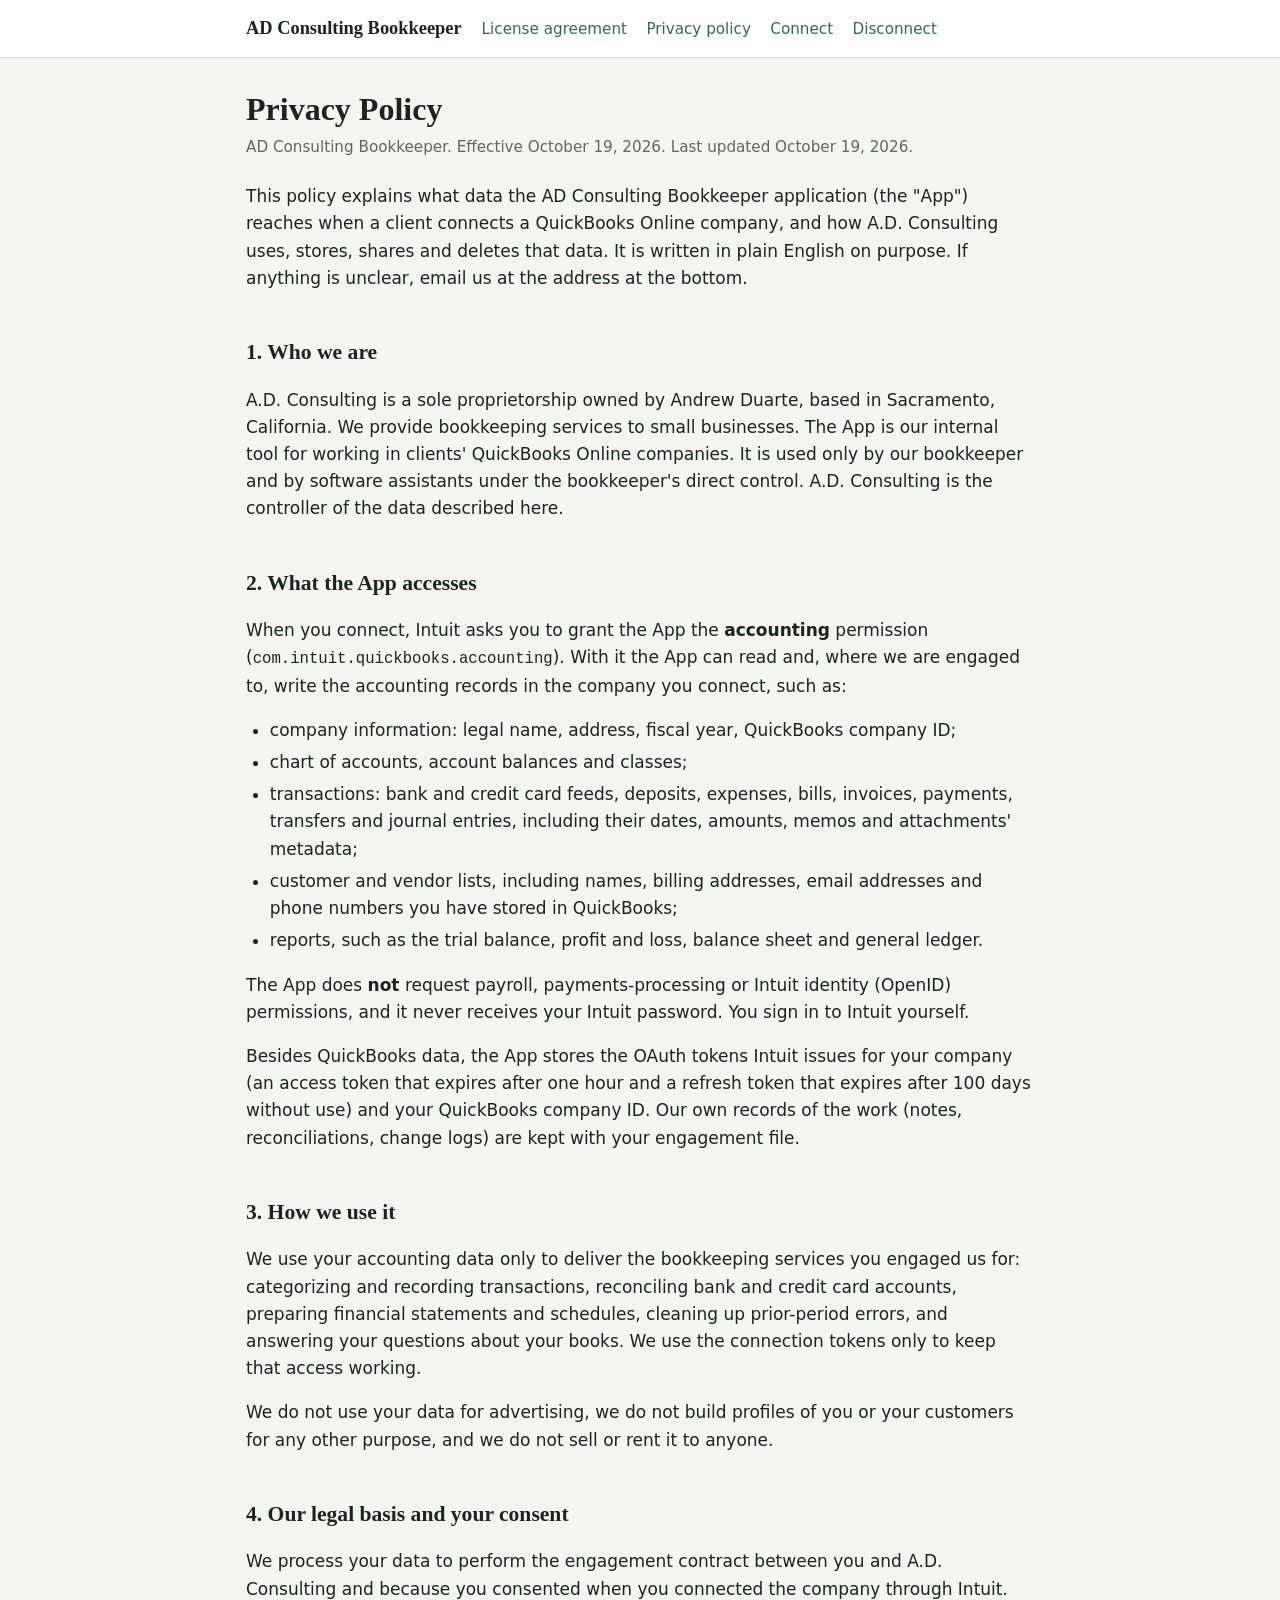
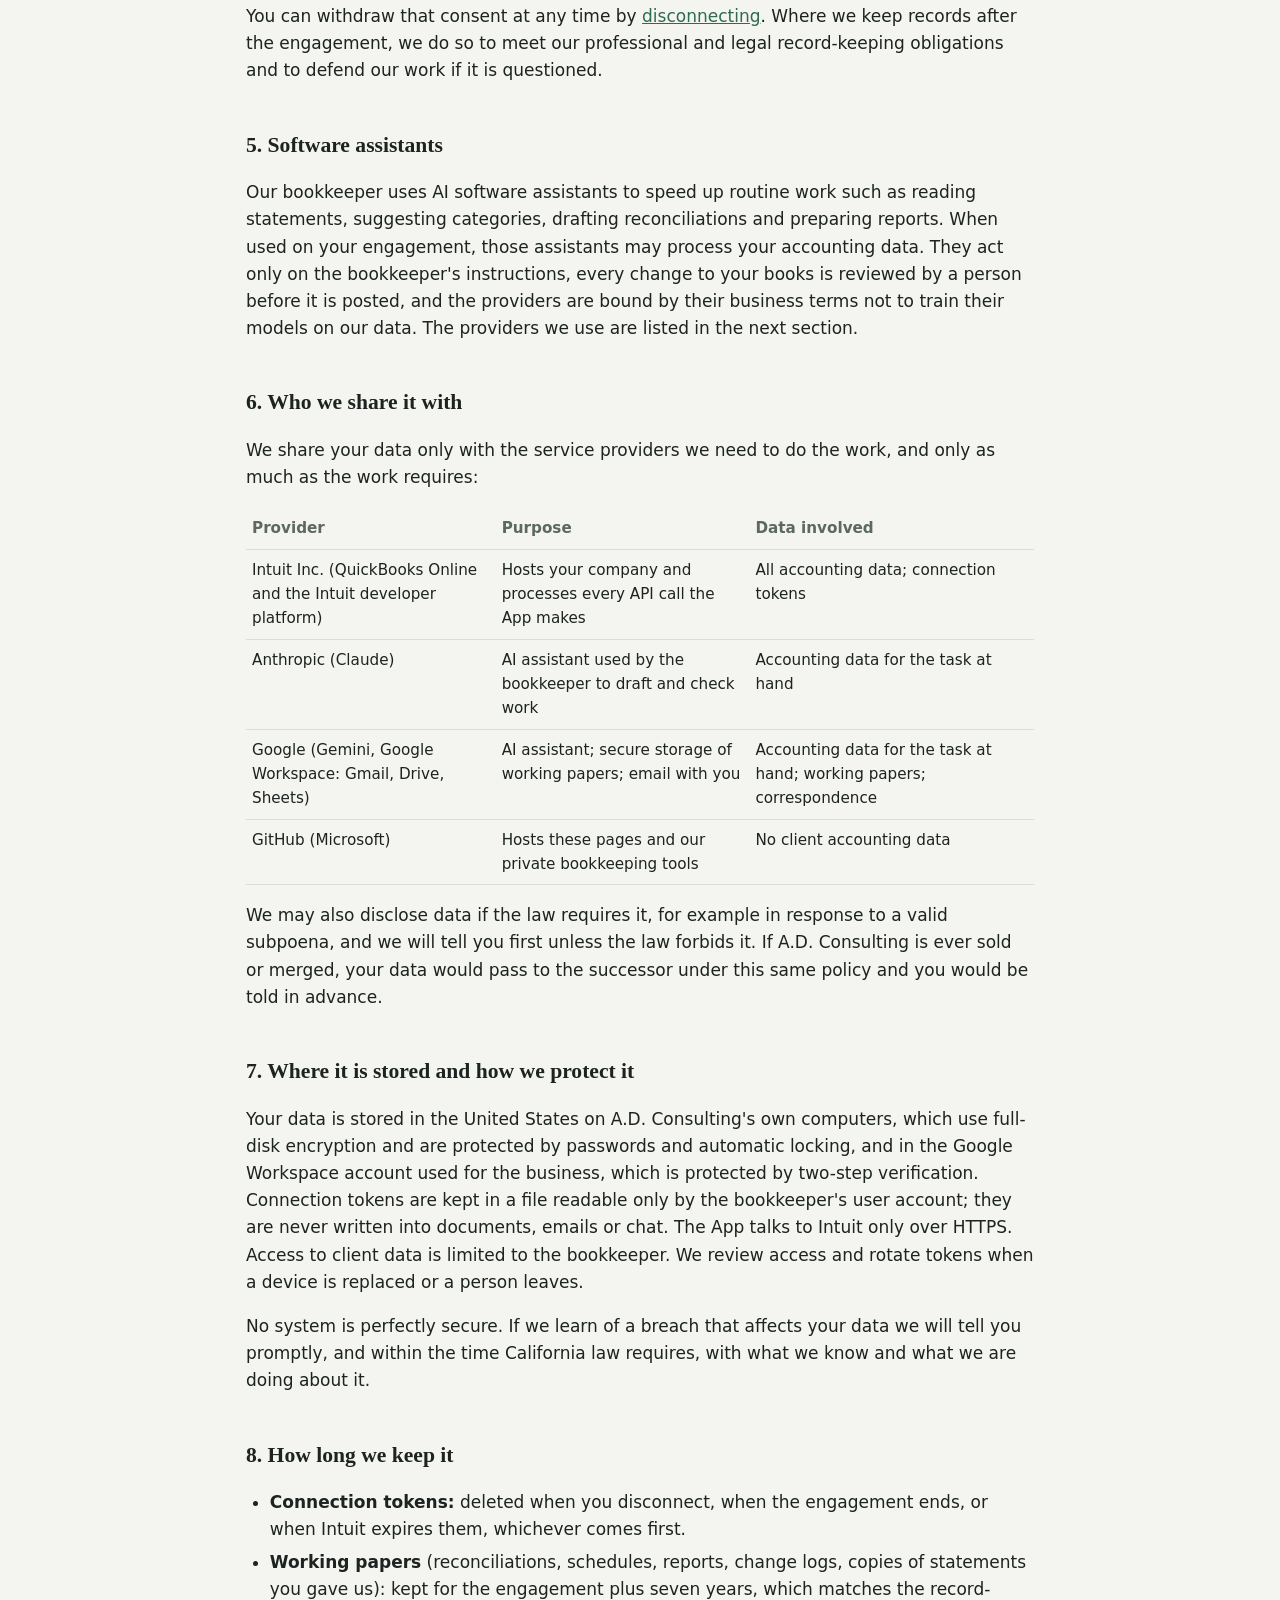
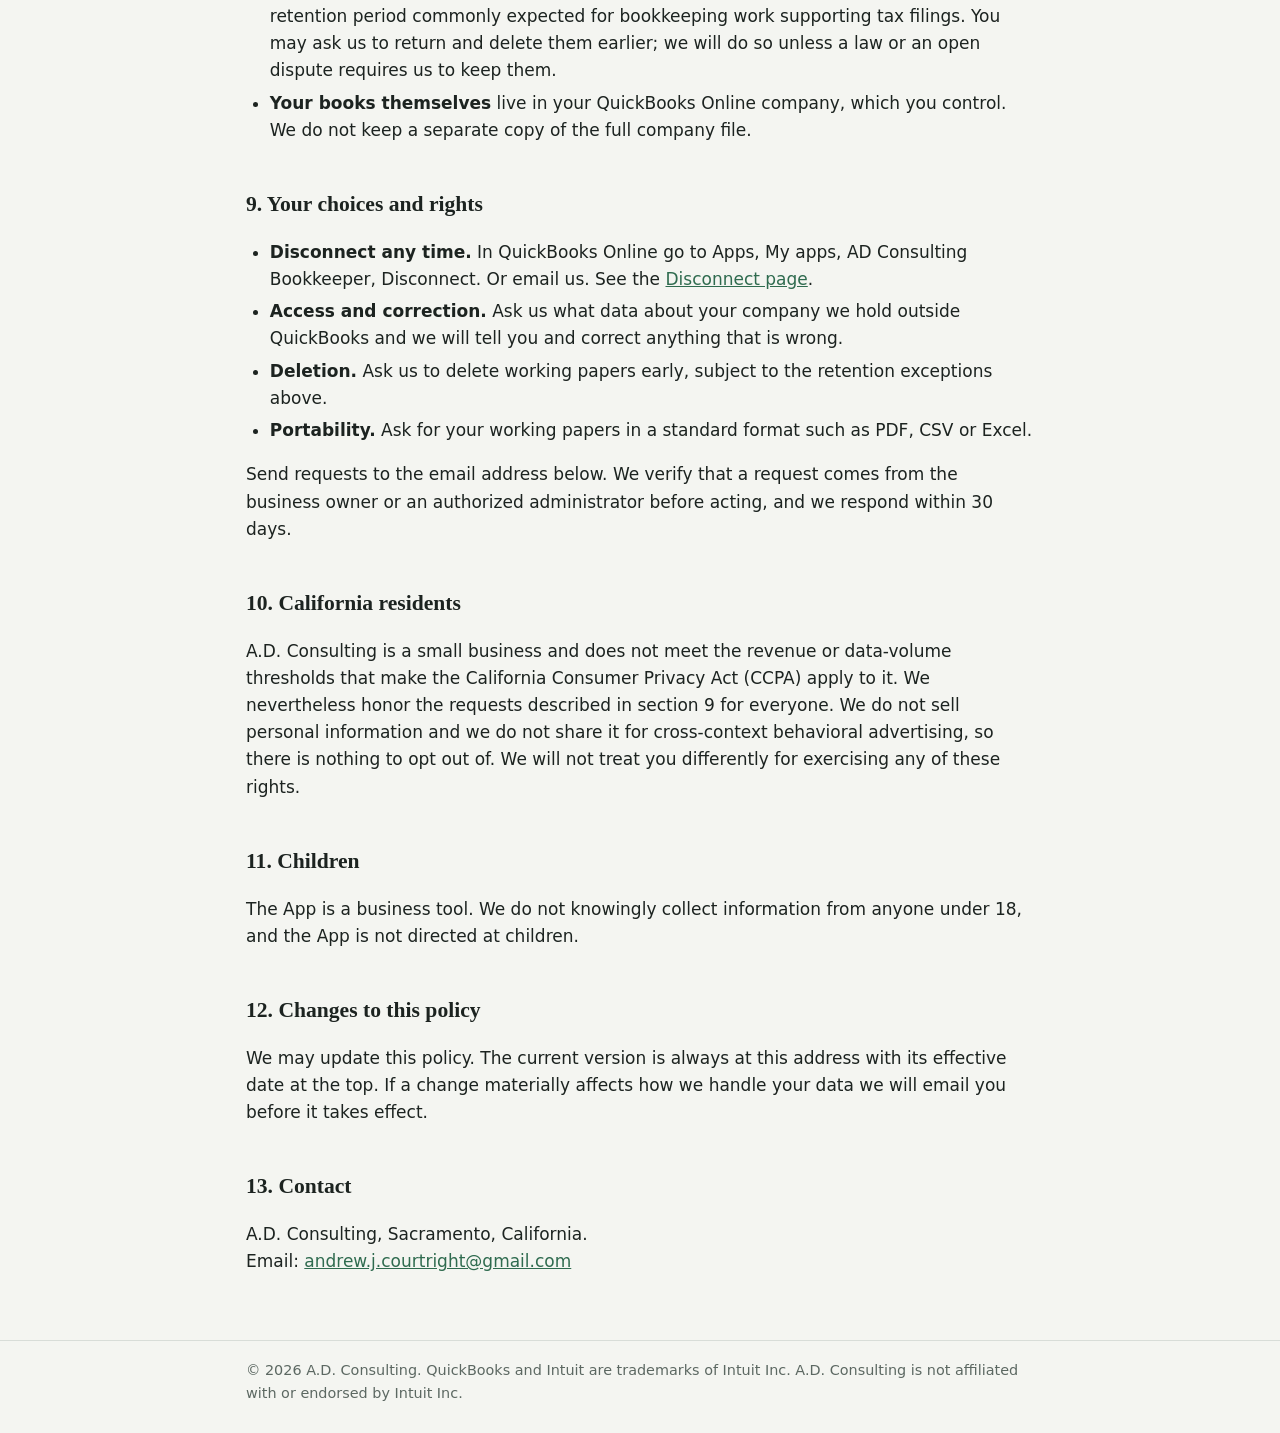
==== privacy.html @ a6c5552a "Add app pages: EULA, privacy policy, connect, disconnect, landing Public pages required by Intuit's " ====
<!doctype html>
<html lang="en">
<head>
<meta charset="utf-8">
<meta name="viewport" content="width=device-width, initial-scale=1">
<title>Privacy Policy</title>
<meta name="description" content="Privacy Policy for AD Consulting Bookkeeper: what QuickBooks Online data the app reaches, how A.D. Consulting uses, stores, shares and deletes it.">
<link rel="stylesheet" href="styles.css">
</head>
<body>
<header class="site">
  <div class="inner">
    <a class="brand" href="./">AD Consulting Bookkeeper</a>
    <nav>
      <a href="eula.html">License agreement</a>
      <a href="privacy.html">Privacy policy</a>
      <a href="connect.html">Connect</a>
      <a href="disconnect.html">Disconnect</a>
    </nav>
  </div>
</header>
<main>
  <h1>Privacy Policy</h1>
  <p class="meta">AD Consulting Bookkeeper. Effective October 19, 2026. Last updated October 19, 2026.</p>

  <p>This policy explains what data the AD Consulting Bookkeeper application (the "App") reaches when a client
  connects a QuickBooks Online company, and how A.D. Consulting uses, stores, shares and deletes that data. It is
  written in plain English on purpose. If anything is unclear, email us at the address at the bottom.</p>

  <h2>1. Who we are</h2>
  <p>A.D. Consulting is a sole proprietorship owned by Andrew Duarte, based in Sacramento, California. We provide
  bookkeeping services to small businesses. The App is our internal tool for working in clients' QuickBooks Online
  companies. It is used only by our bookkeeper and by software assistants under the bookkeeper's direct control.
  A.D. Consulting is the controller of the data described here.</p>

  <h2>2. What the App accesses</h2>
  <p>When you connect, Intuit asks you to grant the App the <strong>accounting</strong> permission
  (<code>com.intuit.quickbooks.accounting</code>). With it the App can read and, where we are engaged to, write the
  accounting records in the company you connect, such as:</p>
  <ul>
    <li>company information: legal name, address, fiscal year, QuickBooks company ID;</li>
    <li>chart of accounts, account balances and classes;</li>
    <li>transactions: bank and credit card feeds, deposits, expenses, bills, invoices, payments, transfers and journal
    entries, including their dates, amounts, memos and attachments' metadata;</li>
    <li>customer and vendor lists, including names, billing addresses, email addresses and phone numbers you have
    stored in QuickBooks;</li>
    <li>reports, such as the trial balance, profit and loss, balance sheet and general ledger.</li>
  </ul>
  <p>The App does <strong>not</strong> request payroll, payments-processing or Intuit identity (OpenID) permissions,
  and it never receives your Intuit password. You sign in to Intuit yourself.</p>
  <p>Besides QuickBooks data, the App stores the OAuth tokens Intuit issues for your company (an access token that
  expires after one hour and a refresh token that expires after 100 days without use) and your QuickBooks company
  ID. Our own records of the work (notes, reconciliations, change logs) are kept with your engagement file.</p>

  <h2>3. How we use it</h2>
  <p>We use your accounting data only to deliver the bookkeeping services you engaged us for: categorizing and
  recording transactions, reconciling bank and credit card accounts, preparing financial statements and schedules,
  cleaning up prior-period errors, and answering your questions about your books. We use the connection tokens only
  to keep that access working.</p>
  <p>We do not use your data for advertising, we do not build profiles of you or your customers for any other
  purpose, and we do not sell or rent it to anyone.</p>

  <h2>4. Our legal basis and your consent</h2>
  <p>We process your data to perform the engagement contract between you and A.D. Consulting and because you
  consented when you connected the company through Intuit. You can withdraw that consent at any time by
  <a href="disconnect.html">disconnecting</a>. Where we keep records after the engagement, we do so to meet our
  professional and legal record-keeping obligations and to defend our work if it is questioned.</p>

  <h2>5. Software assistants</h2>
  <p>Our bookkeeper uses AI software assistants to speed up routine work such as reading statements, suggesting
  categories, drafting reconciliations and preparing reports. When used on your engagement, those assistants may
  process your accounting data. They act only on the bookkeeper's instructions, every change to your books is
  reviewed by a person before it is posted, and the providers are bound by their business terms not to train their
  models on our data. The providers we use are listed in the next section.</p>

  <h2>6. Who we share it with</h2>
  <p>We share your data only with the service providers we need to do the work, and only as much as the work
  requires:</p>
  <table>
    <tr><th>Provider</th><th>Purpose</th><th>Data involved</th></tr>
    <tr><td>Intuit Inc. (QuickBooks Online and the Intuit developer platform)</td><td>Hosts your company and processes every API call the App makes</td><td>All accounting data; connection tokens</td></tr>
    <tr><td>Anthropic (Claude)</td><td>AI assistant used by the bookkeeper to draft and check work</td><td>Accounting data for the task at hand</td></tr>
    <tr><td>Google (Gemini, Google Workspace: Gmail, Drive, Sheets)</td><td>AI assistant; secure storage of working papers; email with you</td><td>Accounting data for the task at hand; working papers; correspondence</td></tr>
    <tr><td>GitHub (Microsoft)</td><td>Hosts these pages and our private bookkeeping tools</td><td>No client accounting data</td></tr>
  </table>
  <p>We may also disclose data if the law requires it, for example in response to a valid subpoena, and we will
  tell you first unless the law forbids it. If A.D. Consulting is ever sold or merged, your data would pass to the
  successor under this same policy and you would be told in advance.</p>

  <h2>7. Where it is stored and how we protect it</h2>
  <p>Your data is stored in the United States on A.D. Consulting's own computers, which use full-disk encryption and
  are protected by passwords and automatic locking, and in the Google Workspace account used for the business, which
  is protected by two-step verification. Connection tokens are kept in a file readable only by the bookkeeper's user
  account; they are never written into documents, emails or chat. The App talks to Intuit only over HTTPS. Access to
  client data is limited to the bookkeeper. We review access and rotate tokens when a device is replaced or a person
  leaves.</p>
  <p>No system is perfectly secure. If we learn of a breach that affects your data we will tell you promptly, and
  within the time California law requires, with what we know and what we are doing about it.</p>

  <h2 id="retention">8. How long we keep it</h2>
  <ul>
    <li><strong>Connection tokens:</strong> deleted when you disconnect, when the engagement ends, or when Intuit
    expires them, whichever comes first.</li>
    <li><strong>Working papers</strong> (reconciliations, schedules, reports, change logs, copies of statements you
    gave us): kept for the engagement plus seven years, which matches the record-retention period commonly expected
    for bookkeeping work supporting tax filings. You may ask us to return and delete them earlier; we will do so unless
    a law or an open dispute requires us to keep them.</li>
    <li><strong>Your books themselves</strong> live in your QuickBooks Online company, which you control. We do not
    keep a separate copy of the full company file.</li>
  </ul>

  <h2>9. Your choices and rights</h2>
  <ul>
    <li><strong>Disconnect any time.</strong> In QuickBooks Online go to Apps, My apps, AD Consulting Bookkeeper,
    Disconnect. Or email us. See the <a href="disconnect.html">Disconnect page</a>.</li>
    <li><strong>Access and correction.</strong> Ask us what data about your company we hold outside QuickBooks and
    we will tell you and correct anything that is wrong.</li>
    <li><strong>Deletion.</strong> Ask us to delete working papers early, subject to the retention exceptions above.</li>
    <li><strong>Portability.</strong> Ask for your working papers in a standard format such as PDF, CSV or Excel.</li>
  </ul>
  <p>Send requests to the email address below. We verify that a request comes from the business owner or an
  authorized administrator before acting, and we respond within 30 days.</p>

  <h2>10. California residents</h2>
  <p>A.D. Consulting is a small business and does not meet the revenue or data-volume thresholds that make the
  California Consumer Privacy Act (CCPA) apply to it. We nevertheless honor the requests described in section 9 for
  everyone. We do not sell personal information and we do not share it for cross-context behavioral advertising, so
  there is nothing to opt out of. We will not treat you differently for exercising any of these rights.</p>

  <h2>11. Children</h2>
  <p>The App is a business tool. We do not knowingly collect information from anyone under 18, and the App is not
  directed at children.</p>

  <h2>12. Changes to this policy</h2>
  <p>We may update this policy. The current version is always at this address with its effective date at the top. If
  a change materially affects how we handle your data we will email you before it takes effect.</p>

  <h2>13. Contact</h2>
  <p>A.D. Consulting, Sacramento, California.<br>
  Email: <a href="mailto:andrew.j.courtright@gmail.com">andrew.j.courtright@gmail.com</a></p>
</main>
<footer class="site">
  <div class="inner">
    &copy; 2026 A.D. Consulting. QuickBooks and Intuit are trademarks of Intuit Inc. A.D. Consulting is not affiliated
    with or endorsed by Intuit Inc.
  </div>
</footer>
</body>
</html>
---- styles.css ----
/* AD Consulting Bookkeeper app pages: ledger-binder look shared with The Reconciler (paper, ink, banker's green) */
:root {
  --bg: #f4f5f1;
  --surface: #ffffff;
  --fg: #1c2320;
  --muted: #5c6862;
  --line: #d8ddd8;
  --accent: #2f6b4f;
  --accent-ink: #ffffff;
  --accent-soft: #e2eee7;
  --font-display: Georgia, "Times New Roman", serif;
  --font-body: system-ui, -apple-system, "Segoe UI", sans-serif;
  color-scheme: light;
}
@media (prefers-color-scheme: dark) {
  :root:not([data-theme="light"]) {
    --bg: #121715; --surface: #1a211e; --fg: #e5ebe8; --muted: #98a69f; --line: #2d3733;
    --accent: #7cc4a0; --accent-ink: #0f1a14; --accent-soft: #1e3228;
    color-scheme: dark;
  }
}
:root[data-theme="dark"] {
  --bg: #121715; --surface: #1a211e; --fg: #e5ebe8; --muted: #98a69f; --line: #2d3733;
  --accent: #7cc4a0; --accent-ink: #0f1a14; --accent-soft: #1e3228;
  color-scheme: dark;
}
* { box-sizing: border-box; }
html { -webkit-text-size-adjust: 100%; }
body {
  margin: 0; background: var(--bg); color: var(--fg);
  font-family: var(--font-body); font-size: 17px; line-height: 1.6;
}
a { color: var(--accent); }
header.site {
  border-bottom: 1px solid var(--line); background: var(--surface);
}
header.site .inner, main, footer.site .inner {
  max-width: 820px; margin: 0 auto; padding: 0 16px;
}
header.site .inner {
  display: flex; flex-wrap: wrap; align-items: baseline; gap: 8px 20px; padding-top: 14px; padding-bottom: 14px;
}
header.site .brand { font-family: var(--font-display); font-size: 1.15rem; font-weight: 700; color: var(--fg); text-decoration: none; }
header.site nav a { margin-right: 14px; font-size: 0.95rem; text-decoration: none; }
header.site nav a:hover { text-decoration: underline; }
main { padding-top: 32px; padding-bottom: 48px; }
h1 { font-family: var(--font-display); font-size: 2rem; line-height: 1.2; margin: 0 0 6px; }
h2 { font-family: var(--font-display); font-size: 1.35rem; margin: 2em 0 0.5em; }
h3 { font-size: 1.05rem; margin: 1.5em 0 0.4em; }
.meta { color: var(--muted); margin: 0 0 24px; font-size: 0.95rem; }
.card {
  background: var(--surface); border: 1px solid var(--line); border-radius: 12px; padding: 20px 22px; margin: 20px 0;
}
.note { background: var(--accent-soft); border-left: 4px solid var(--accent); padding: 12px 16px; border-radius: 8px; }
ol, ul { padding-left: 1.4em; }
li { margin: 0.3em 0; }
table { border-collapse: collapse; width: 100%; font-size: 0.95rem; margin: 12px 0; }
th, td { text-align: left; border-bottom: 1px solid var(--line); padding: 8px 6px; vertical-align: top; }
th { color: var(--muted); font-weight: 600; }
.btn {
  display: inline-block; background: var(--accent); color: var(--accent-ink); padding: 10px 18px; border-radius: 8px;
  text-decoration: none; font-weight: 600;
}
footer.site { border-top: 1px solid var(--line); color: var(--muted); font-size: 0.9rem; }
footer.site .inner { padding-top: 18px; padding-bottom: 28px; }
code { font-family: ui-monospace, Consolas, monospace; font-size: 0.92em; }
@media (max-width: 600px) { body { font-size: 16px; } h1 { font-size: 1.6rem; } }
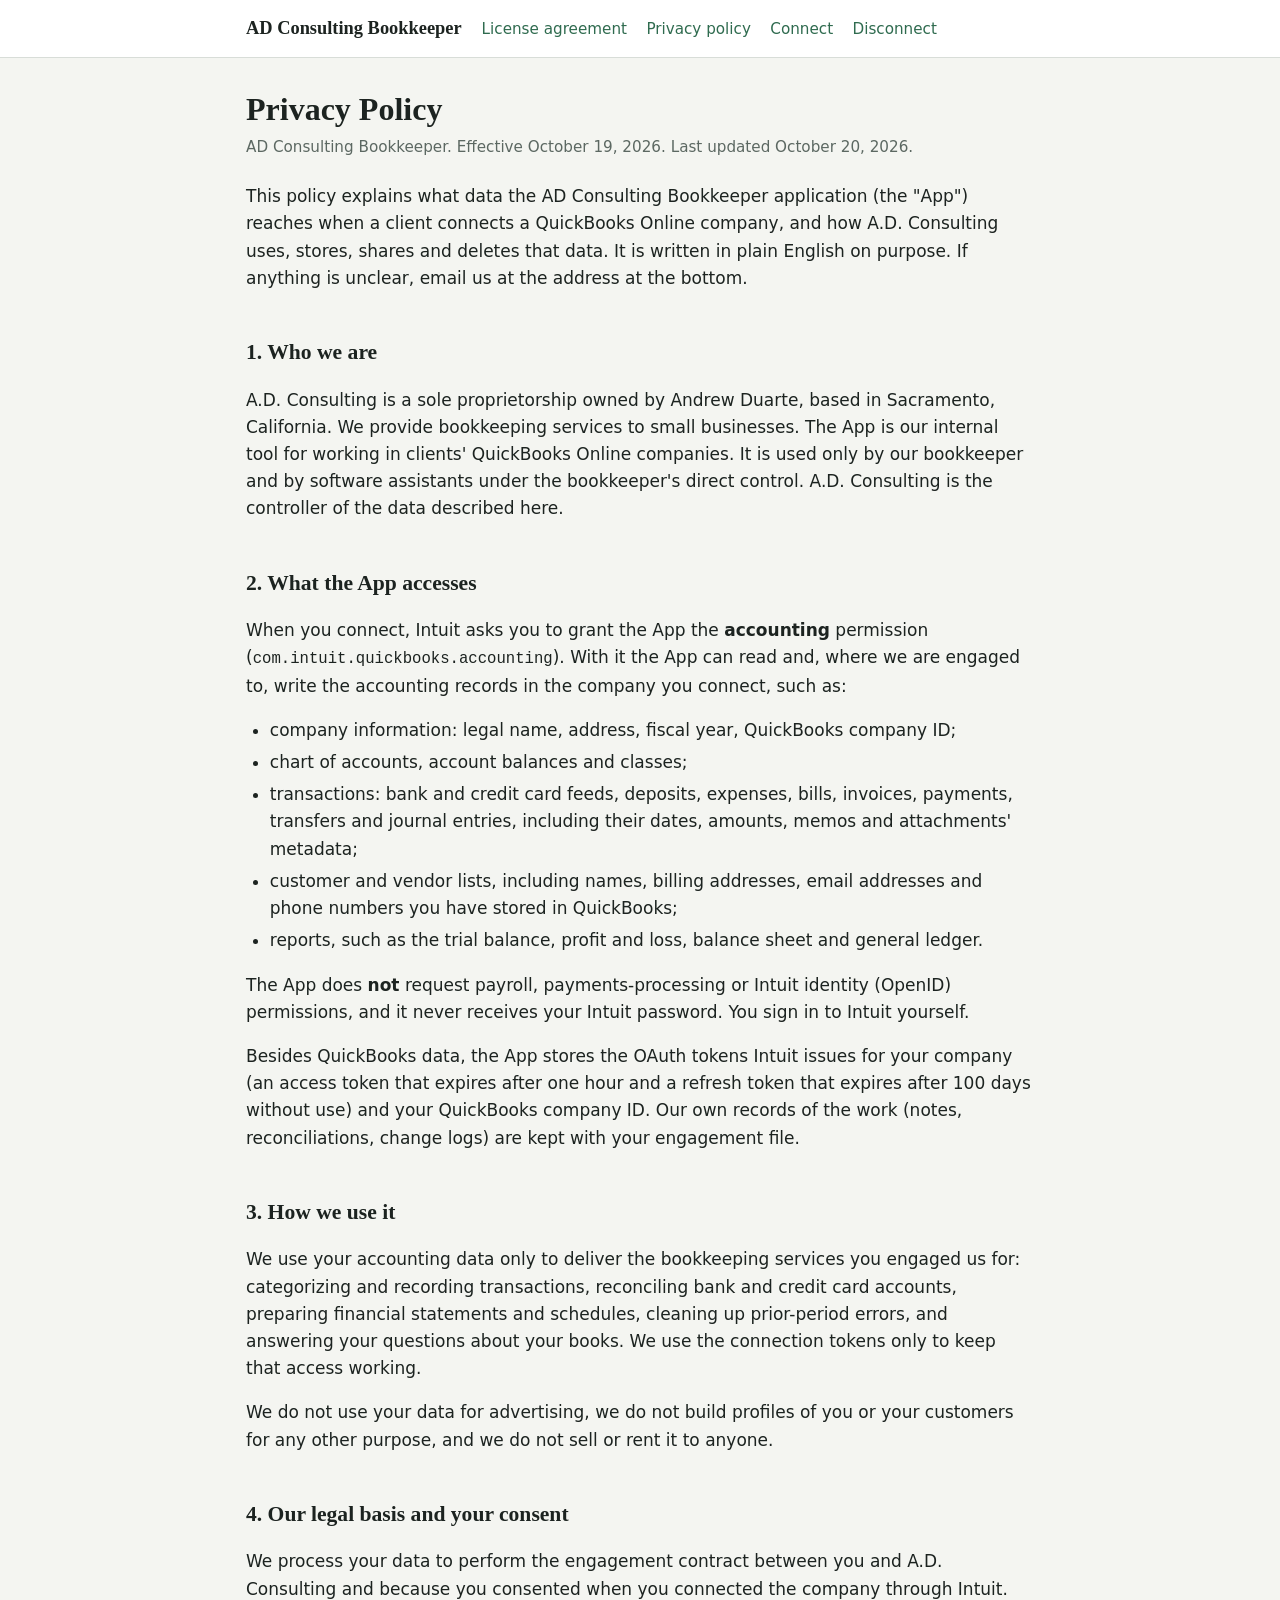
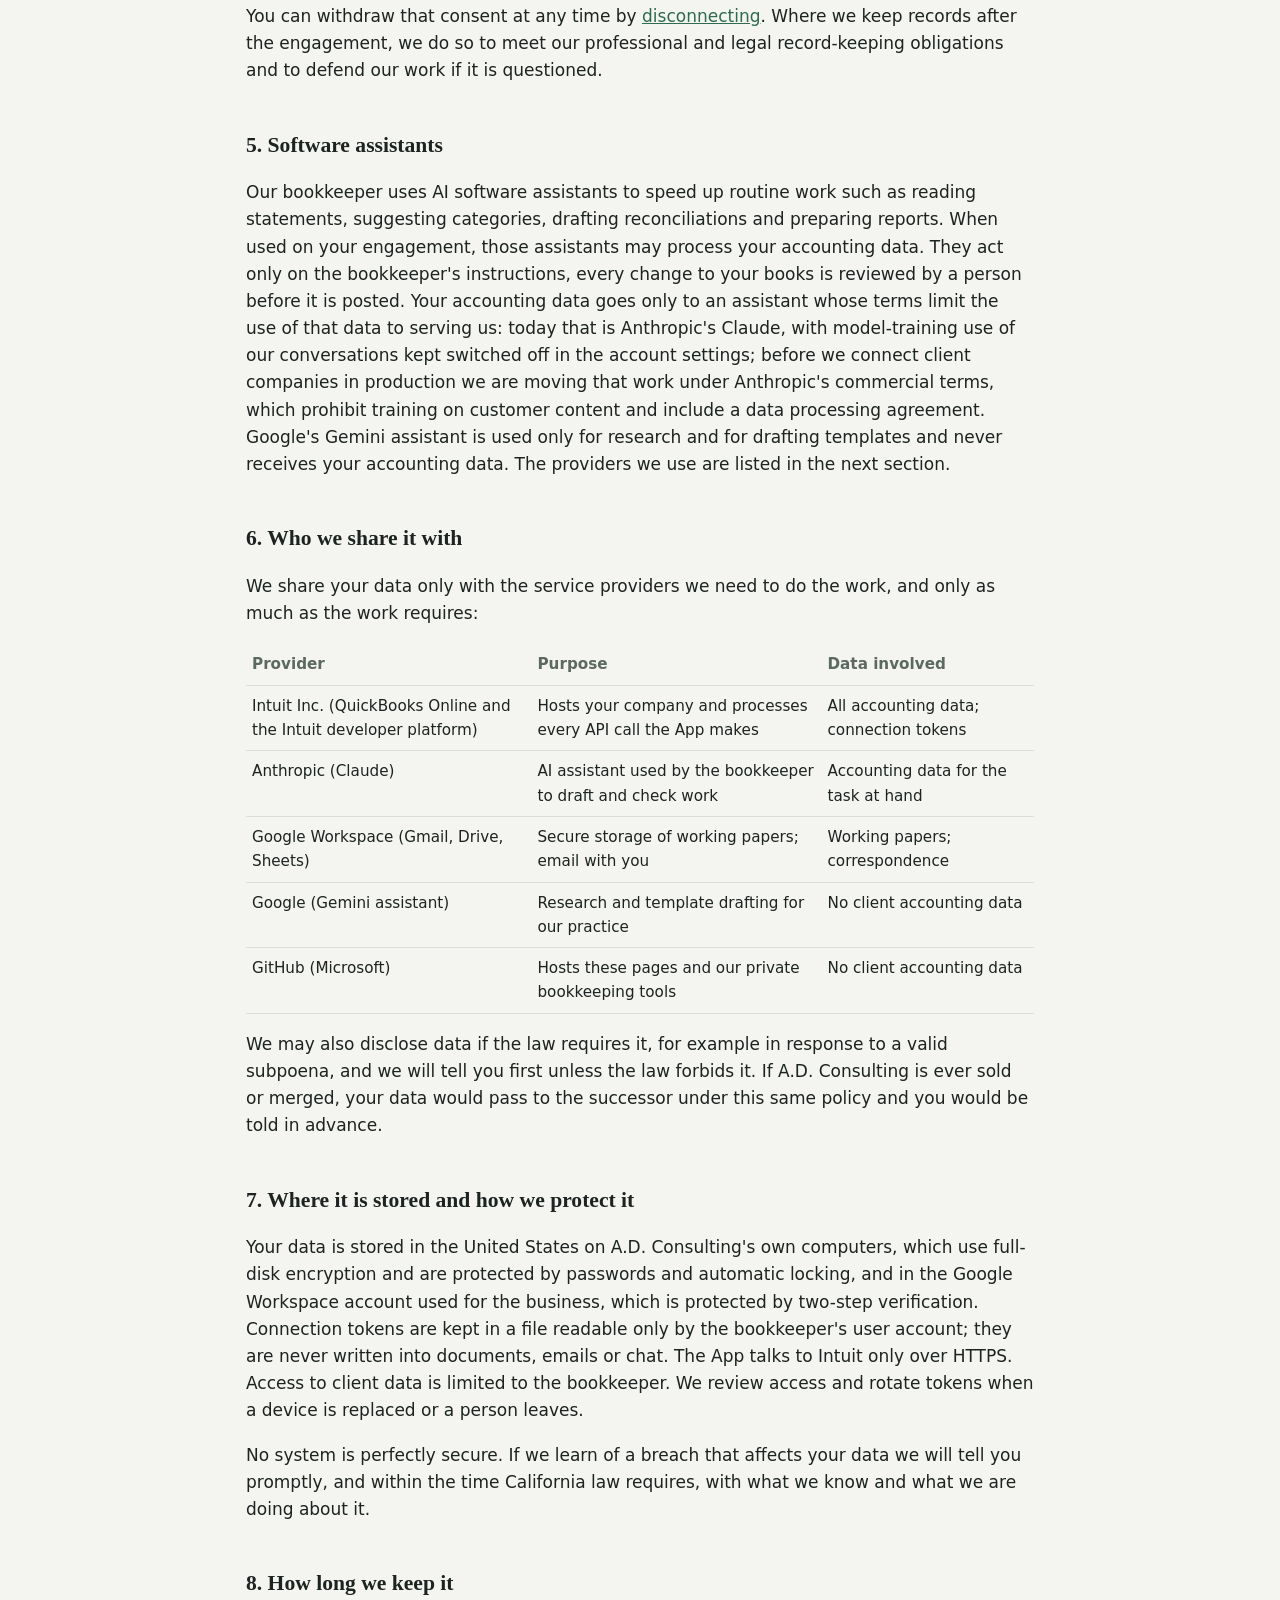
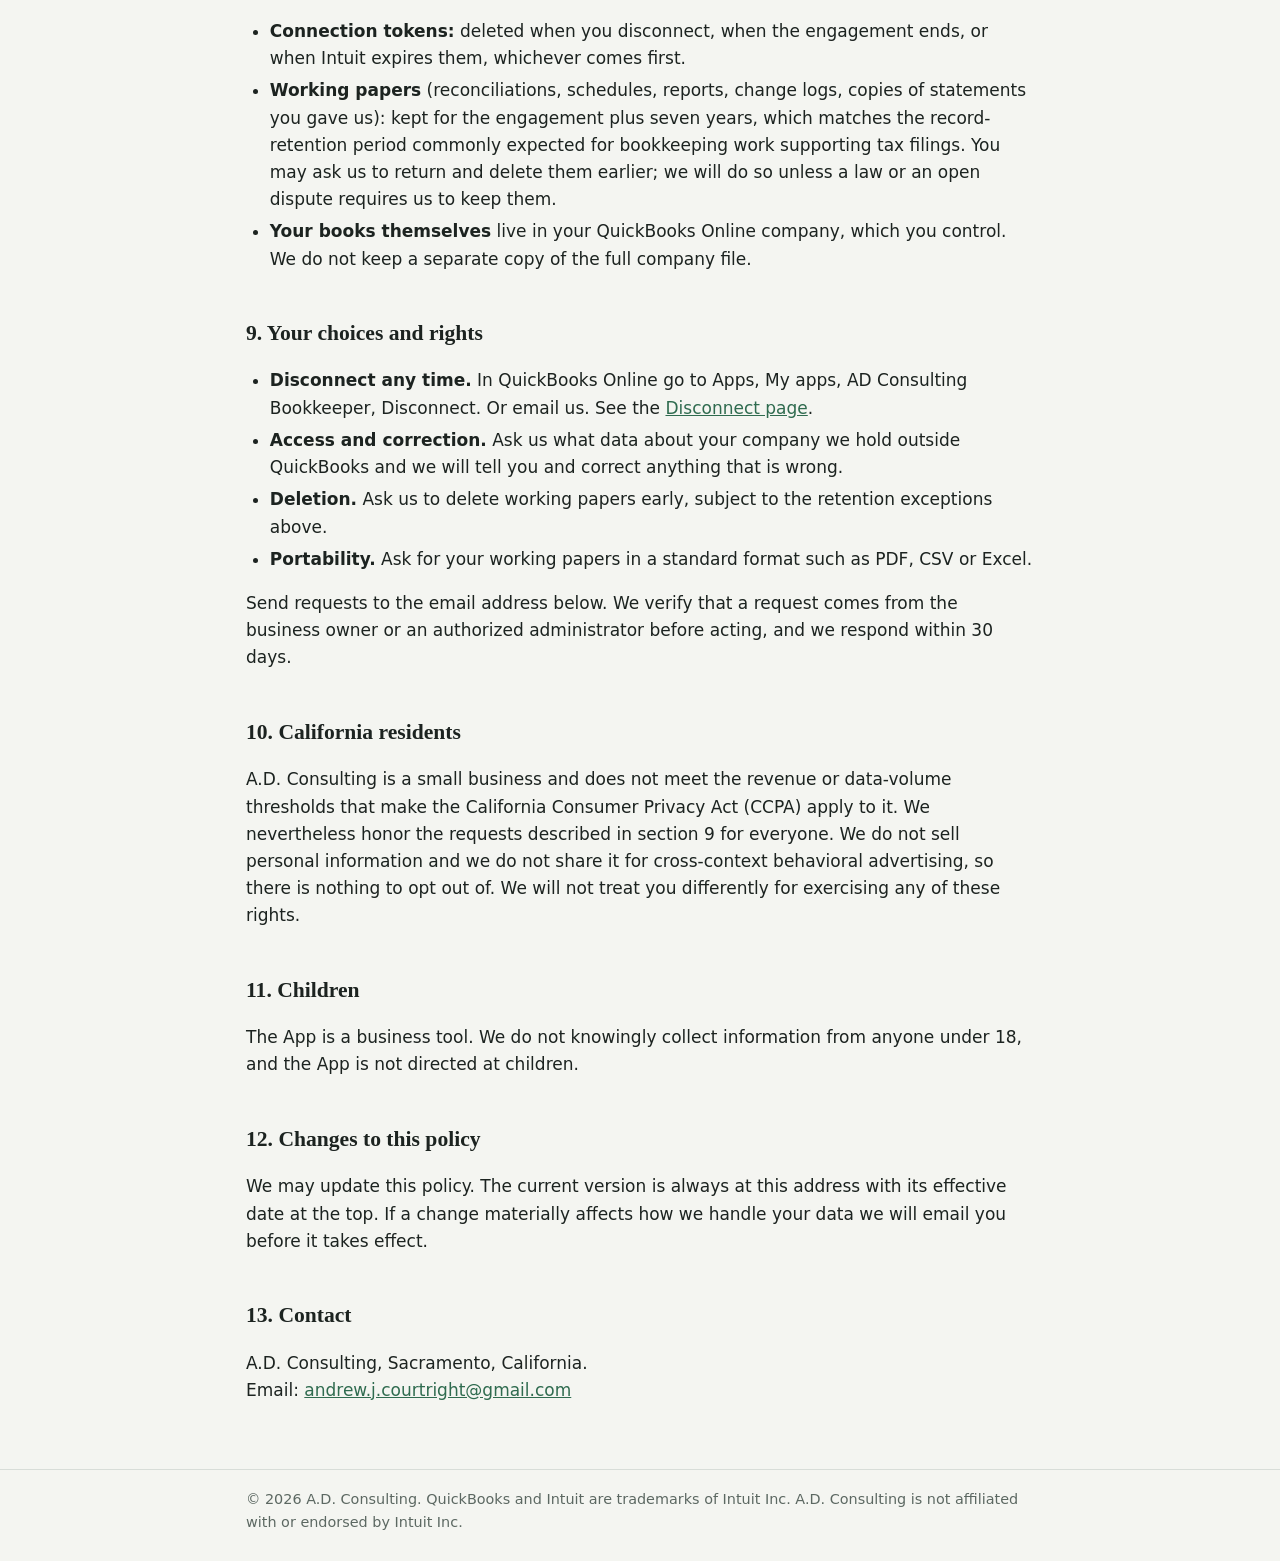
==== commit 59c5bcbb: "Honest disconnect mechanics; accurate AI-processor statement in privacy policy disconnect.html: desc" ====
--- a/privacy.html
+++ b/privacy.html
@@ -21,7 +21,7 @@
 </header>
 <main>
   <h1>Privacy Policy</h1>
-  <p class="meta">AD Consulting Bookkeeper. Effective October 19, 2026. Last updated October 19, 2026.</p>
+  <p class="meta">AD Consulting Bookkeeper. Effective October 19, 2026. Last updated October 20, 2026.</p>
 
   <p>This policy explains what data the AD Consulting Bookkeeper application (the "App") reaches when a client
   connects a QuickBooks Online company, and how A.D. Consulting uses, stores, shares and deletes that data. It is
@@ -70,8 +70,12 @@
   <p>Our bookkeeper uses AI software assistants to speed up routine work such as reading statements, suggesting
   categories, drafting reconciliations and preparing reports. When used on your engagement, those assistants may
   process your accounting data. They act only on the bookkeeper's instructions, every change to your books is
-  reviewed by a person before it is posted, and the providers are bound by their business terms not to train their
-  models on our data. The providers we use are listed in the next section.</p>
+  reviewed by a person before it is posted. Your accounting data goes only to an assistant whose terms limit the use
+  of that data to serving us: today that is Anthropic's Claude, with model-training use of our conversations kept
+  switched off in the account settings; before we connect client companies in production we are moving that work
+  under Anthropic's commercial terms, which prohibit training on customer content and include a data processing
+  agreement. Google's Gemini assistant is used only for research and for drafting templates and never receives your
+  accounting data. The providers we use are listed in the next section.</p>
 
   <h2>6. Who we share it with</h2>
   <p>We share your data only with the service providers we need to do the work, and only as much as the work
@@ -80,7 +84,8 @@
     <tr><th>Provider</th><th>Purpose</th><th>Data involved</th></tr>
     <tr><td>Intuit Inc. (QuickBooks Online and the Intuit developer platform)</td><td>Hosts your company and processes every API call the App makes</td><td>All accounting data; connection tokens</td></tr>
     <tr><td>Anthropic (Claude)</td><td>AI assistant used by the bookkeeper to draft and check work</td><td>Accounting data for the task at hand</td></tr>
-    <tr><td>Google (Gemini, Google Workspace: Gmail, Drive, Sheets)</td><td>AI assistant; secure storage of working papers; email with you</td><td>Accounting data for the task at hand; working papers; correspondence</td></tr>
+    <tr><td>Google Workspace (Gmail, Drive, Sheets)</td><td>Secure storage of working papers; email with you</td><td>Working papers; correspondence</td></tr>
+    <tr><td>Google (Gemini assistant)</td><td>Research and template drafting for our practice</td><td>No client accounting data</td></tr>
     <tr><td>GitHub (Microsoft)</td><td>Hosts these pages and our private bookkeeping tools</td><td>No client accounting data</td></tr>
   </table>
   <p>We may also disclose data if the law requires it, for example in response to a valid subpoena, and we will
